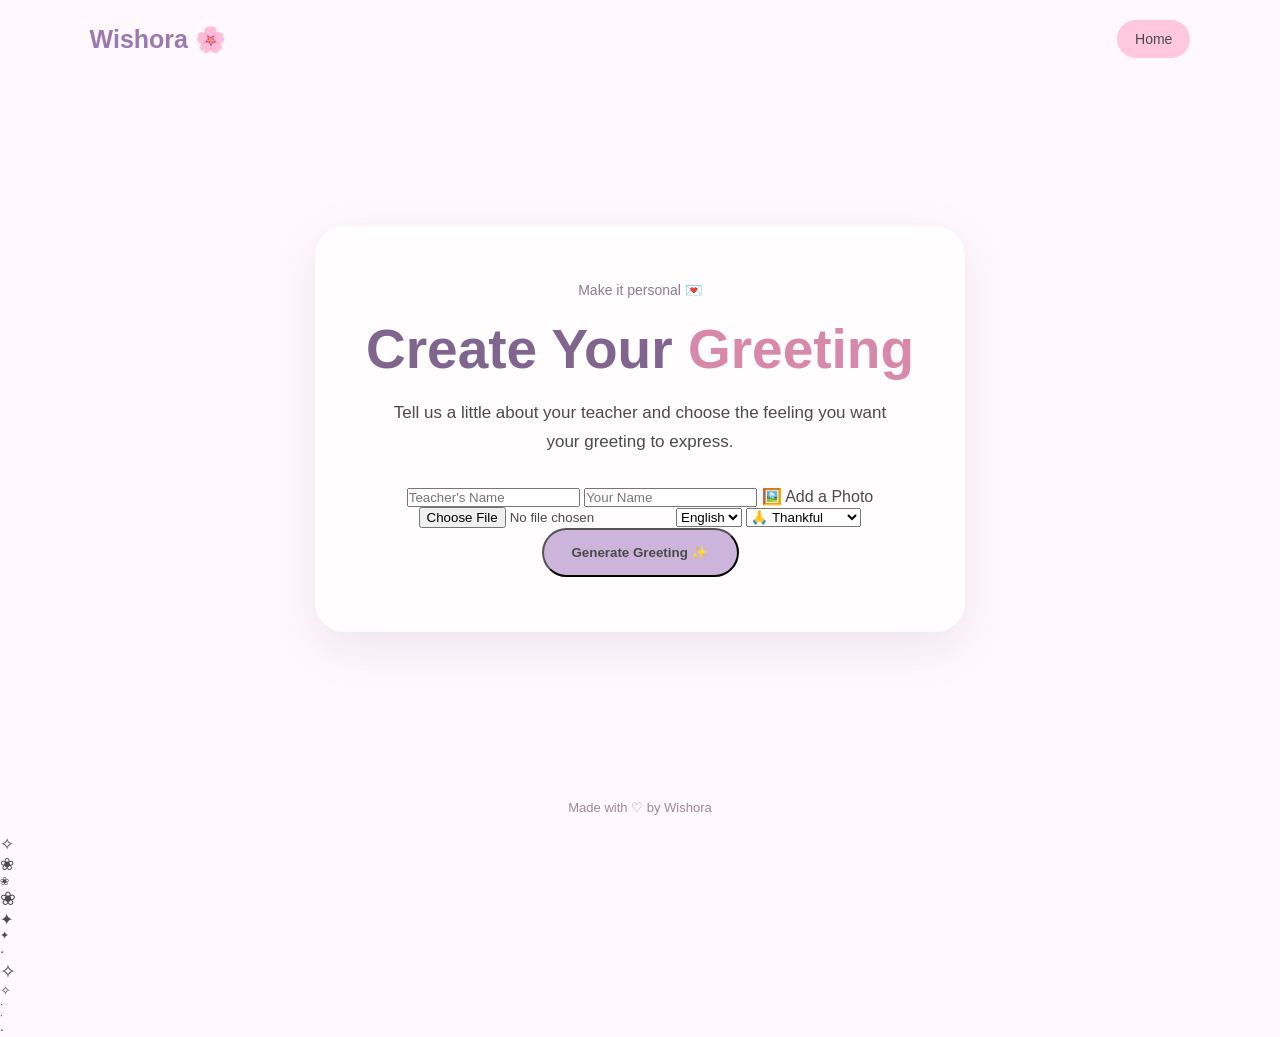
==== create.html @ f76114bc "Create create.html" ====
<!DOCTYPE html>
<html lang="en">
<head>
  <meta charset="UTF-8">
  <meta name="viewport" content="width=device-width, initial-scale=1.0">
  <title>Create Greeting | Wishora</title>
  <link rel="stylesheet" href="style.css">
</head>

<body>

  <header class="navbar">
    <div class="logo">Wishora 🌸</div>
    <a href="index.html" class="nav-btn">Home</a>
  </header>

  <main class="hero">

    <div class="hero-card">

      <span class="small-text">Make it personal 💌</span>

      <h1>Create Your <span>Greeting</span></h1>

      <p>
        Tell us a little about your teacher and choose the feeling
        you want your greeting to express.
      </p>

      <form id="greetingForm">

        <input
          type="text"
          id="teacherName"
          placeholder="Teacher's Name"
          required
        >

        <input
          type="text"
          id="studentName"
          placeholder="Your Name"
          required
        >

        <label class="upload-box">
          🖼️ Add a Photo
          <input type="file" id="photo" accept="image/*">
        </label>

        <select id="language">
          <option value="English">English</option>
          <option value="Hindi">Hindi</option>
        </select>

        <select id="feeling">
          <option value="Thankful">🙏 Thankful</option>
          <option value="Emotional">❤️ Emotional</option>
          <option value="Respectful">🌹 Respectful</option>
          <option value="Inspirational">✨ Inspirational</option>
          <option value="Friendly">😊 Friendly</option>
          <option value="Funny">😄 Funny</option>
        </select>

        <button type="submit" class="main-btn">
          Generate Greeting ✨
        </button>

      </form>

    </div>

  </main>

  <footer>
    Made with ♡ by Wishora
  </footer>

  <script src="script.js"></script>

</body>
</html>
---- style.css ----
* {
  margin: 0;
  padding: 0;
  box-sizing: border-box;
}

body {
  font-family: Arial, sans-serif;
  background: #fff8fc;
  color: #4a4a4a;
  min-height: 100vh;
}

.navbar {
  width: 100%;
  padding: 20px 7%;
  display: flex;
  justify-content: space-between;
  align-items: center;
}

.logo {
  font-size: 25px;
  font-weight: bold;
  color: #9b78ad;
}

.nav-btn {
  text-decoration: none;
  color: #4a4a4a;
  background: #ffc8dd;
  padding: 11px 18px;
  border-radius: 25px;
  font-size: 14px;
}

.hero {
  min-height: 78vh;
  display: flex;
  justify-content: center;
  align-items: center;
  padding: 30px 20px;
  position: relative;
  overflow: hidden;
}

.hero-card {
  max-width: 650px;
  text-align: center;
  padding: 55px 30px;
  background: rgba(255, 255, 255, 0.75);
  border-radius: 30px;
  box-shadow: 0 15px 45px rgba(155, 120, 173, 0.15);
  backdrop-filter: blur(10px);
}

.small-text {
  font-size: 14px;
  color: #8b7a8f;
}

h1 {
  font-size: 55px;
  line-height: 1.1;
  margin: 20px 0;
  color: #80658e;
}

h1 span {
  color: #d889aa;
}

.hero-card p {
  max-width: 500px;
  margin: 0 auto 30px;
  line-height: 1.7;
  font-size: 17px;
}

.main-btn {
  display: inline-block;
  text-decoration: none;
  color: #4a4a4a;
  background: #cdb4db;
  padding: 15px 28px;
  border-radius: 30px;
  font-weight: bold;
  transition: 0.3s;
}

.main-btn:hover {
  transform: translateY(-3px);
}

.price {
  margin-top: 20px;
  font-size: 14px;
  color: #8b7a8f;
}

.price strong {
  color: #c56f98;
}

.flower {
  position: absolute;
  font-size: 35px;
  animation: float 4s ease-in-out infinite;
}

.flower1 {
  top: 15%;
  left: 10%;
}

.flower2 {
  top: 25%;
  right: 12%;
}

.flower3 {
  bottom: 15%;
  left: 15%;
}

@keyframes float {
  0%, 100% {
    transform: translateY(0);
  }

  50% {
    transform: translateY(-15px);
  }
}

footer {
  text-align: center;
  padding: 20px;
  font-size: 13px;
  color: #9a899d;
}

@media (max-width: 600px) {
  .navbar {
    padding: 18px 5%;
  }

  .logo {
    font-size: 21px;
  }

  .nav-btn {
    padding: 9px 13px;
  }

  h1 {
    font-size: 42px;
  }

  .hero-card {
    padding: 45px 20px;
  }

  .hero-card p {
    font-size: 15px;
  }
}
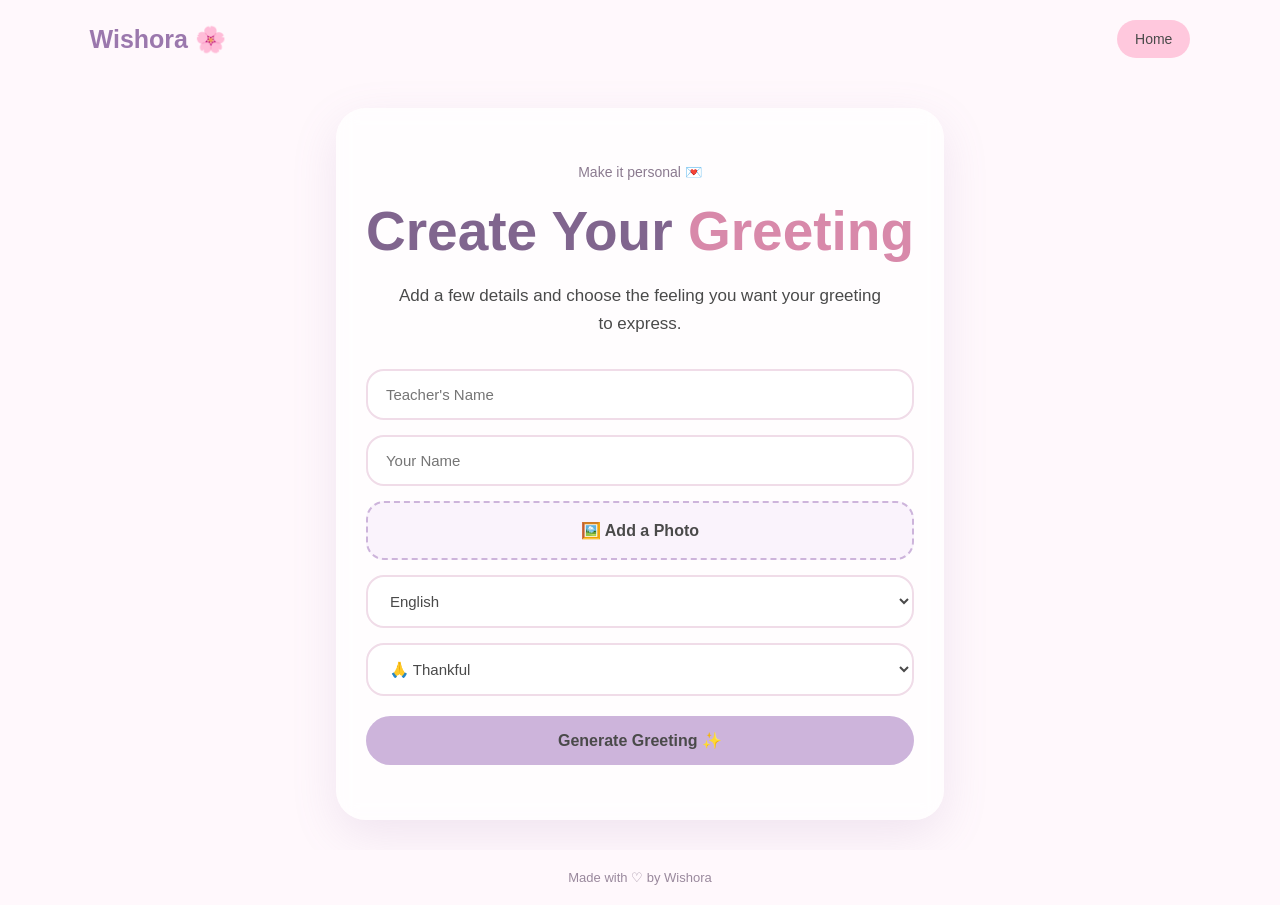
==== commit 3c7b0af6: "Create create.html" ====
--- a/create.html
+++ b/create.html
@@ -9,74 +9,74 @@
 
 <body>
 
-  <header class="navbar">
-    <div class="logo">Wishora 🌸</div>
-    <a href="index.html" class="nav-btn">Home</a>
-  </header>
+<header class="navbar">
+  <div class="logo">Wishora 🌸</div>
+  <a href="index.html" class="nav-btn">Home</a>
+</header>
 
-  <main class="hero">
+<main class="hero">
 
-    <div class="hero-card">
+  <div class="hero-card">
 
-      <span class="small-text">Make it personal 💌</span>
+    <span class="small-text">Make it personal 💌</span>
 
-      <h1>Create Your <span>Greeting</span></h1>
+    <h1>Create Your <span>Greeting</span></h1>
 
-      <p>
-        Tell us a little about your teacher and choose the feeling
-        you want your greeting to express.
-      </p>
+    <p>
+      Add a few details and choose the feeling
+      you want your greeting to express.
+    </p>
 
-      <form id="greetingForm">
+    <form id="greetingForm">
 
-        <input
-          type="text"
-          id="teacherName"
-          placeholder="Teacher's Name"
-          required
-        >
+      <input
+        type="text"
+        id="teacherName"
+        placeholder="Teacher's Name"
+        required
+      >
 
-        <input
-          type="text"
-          id="studentName"
-          placeholder="Your Name"
-          required
-        >
+      <input
+        type="text"
+        id="studentName"
+        placeholder="Your Name"
+        required
+      >
 
-        <label class="upload-box">
-          🖼️ Add a Photo
-          <input type="file" id="photo" accept="image/*">
-        </label>
+      <label class="upload-box">
+        🖼️ Add a Photo
+        <input type="file" id="photo" accept="image/*">
+      </label>
 
-        <select id="language">
-          <option value="English">English</option>
-          <option value="Hindi">Hindi</option>
-        </select>
+      <select id="language">
+        <option value="English">English</option>
+        <option value="Hindi">Hindi</option>
+      </select>
 
-        <select id="feeling">
-          <option value="Thankful">🙏 Thankful</option>
-          <option value="Emotional">❤️ Emotional</option>
-          <option value="Respectful">🌹 Respectful</option>
-          <option value="Inspirational">✨ Inspirational</option>
-          <option value="Friendly">😊 Friendly</option>
-          <option value="Funny">😄 Funny</option>
-        </select>
+      <select id="feeling">
+        <option value="Thankful">🙏 Thankful</option>
+        <option value="Emotional">❤️ Emotional</option>
+        <option value="Respectful">🌹 Respectful</option>
+        <option value="Inspirational">✨ Inspirational</option>
+        <option value="Friendly">😊 Friendly</option>
+        <option value="Funny">😄 Funny</option>
+      </select>
 
-        <button type="submit" class="main-btn">
-          Generate Greeting ✨
-        </button>
+      <button type="submit" class="main-btn">
+        Generate Greeting ✨
+      </button>
 
-      </form>
+    </form>
 
-    </div>
+  </div>
 
-  </main>
+</main>
 
-  <footer>
-    Made with ♡ by Wishora
-  </footer>
+<footer>
+  Made with ♡ by Wishora
+</footer>
 
-  <script src="script.js"></script>
+<script src="script.js"></script>
 
 </body>
 </html>
--- a/style.css
+++ b/style.css
@@ -164,4 +164,176 @@
   .hero-card p {
     font-size: 15px;
   }
+}form {
+  display: flex;
+  flex-direction: column;
+  gap: 15px;
+  margin-top: 25px;
+}
+
+form input,
+form select {
+  width: 100%;
+  padding: 15px 18px;
+  border: 2px solid #f0dce8;
+  border-radius: 18px;
+  background: #fff;
+  color: #4a4a4a;
+  font-size: 15px;
+  outline: none;
+}
+
+form input:focus,
+form select:focus {
+  border-color: #cdb4db;
+}
+
+.upload-box {
+  display: block;
+  padding: 18px;
+  border: 2px dashed #cdb4db;
+  border-radius: 18px;
+  background: #faf3fc;
+  cursor: pointer;
+  font-weight: bold;
+}
+
+.upload-box input {
+  display: none;
+}
+
+form button {
+  border: none;
+  cursor: pointer;
+  font-size: 16px;
+  margin-top: 5px;
+}.greeting-card {
+  max-width: 700px;
+  position: relative;
+  overflow: hidden;
+}
+
+.greeting-card::before {
+  content: "🌸";
+  position: absolute;
+  top: 15px;
+  left: 20px;
+  font-size: 30px;
+  opacity: 0.7;
+}
+
+.greeting-card::after {
+  content: "✨";
+  position: absolute;
+  bottom: 15px;
+  right: 20px;
+  font-size: 30px;
+  opacity: 0.7;
+}
+
+.greeting-card h2 {
+  color: #80658e;
+  margin: 18px 0 10px;
+  font-size: 25px;
+}
+
+.teacher-photo {
+  width: 150px;
+  height: 150px;
+  object-fit: cover;
+  border-radius: 50%;
+  border: 6px solid #ffc8dd;
+  margin: 25px auto 10px;
+  display: block;
+  box-shadow: 0 8px 25px rgba(155, 120, 173, 0.2);
+}
+
+#from {
+  color: #80658e;
+}
+
+.from {
+  margin-top: 25px;
+  line-height: 1.7;
+  color: #8b7a8f;
+}
+
+.preview-buttons {
+  display: flex;
+  justify-content: center;
+  gap: 12px;
+  flex-wrap: wrap;
+  margin-top: 30px;
+}
+
+.share-btn {
+  background: #bde0c4;
+}
+
+@media (max-width: 600px) {
+
+  .greeting-card {
+    width: 100%;
+  }
+
+  .teacher-photo {
+    width: 125px;
+    height: 125px;
+  }
+
+  .preview-buttons .main-btn {
+    width: 100%;
+  }
+}.premium-home-link {
+  display: block;
+  margin-top: 16px;
+  text-decoration: none;
+  color: #9b78ad;
+  font-size: 14px;
+  font-weight: bold;
+}
+
+.premium-home-link:hover {
+  text-decoration: underline;
+}
+
+.premium-link {
+  text-decoration: none;
+  display: inline-block;
+}
+
+.premium-card {
+  max-width: 650px;
+}
+
+.premium-price {
+  font-size: 52px;
+  font-weight: bold;
+  color: #d889aa;
+  margin: 15px 0;
+}
+
+.features {
+  display: grid;
+  gap: 10px;
+  margin: 25px 0;
+  text-align: left;
+}
+
+.features div {
+  background: #fff8fc;
+  padding: 13px 16px;
+  border-radius: 15px;
+  border: 1px solid #f0dce8;
+}
+
+.secure-text {
+  font-size: 12px !important;
+  margin-top: 15px !important;
+  color: #999 !important;
+}
+
+.premium-btn {
+  border: none;
+  cursor: pointer;
 }
